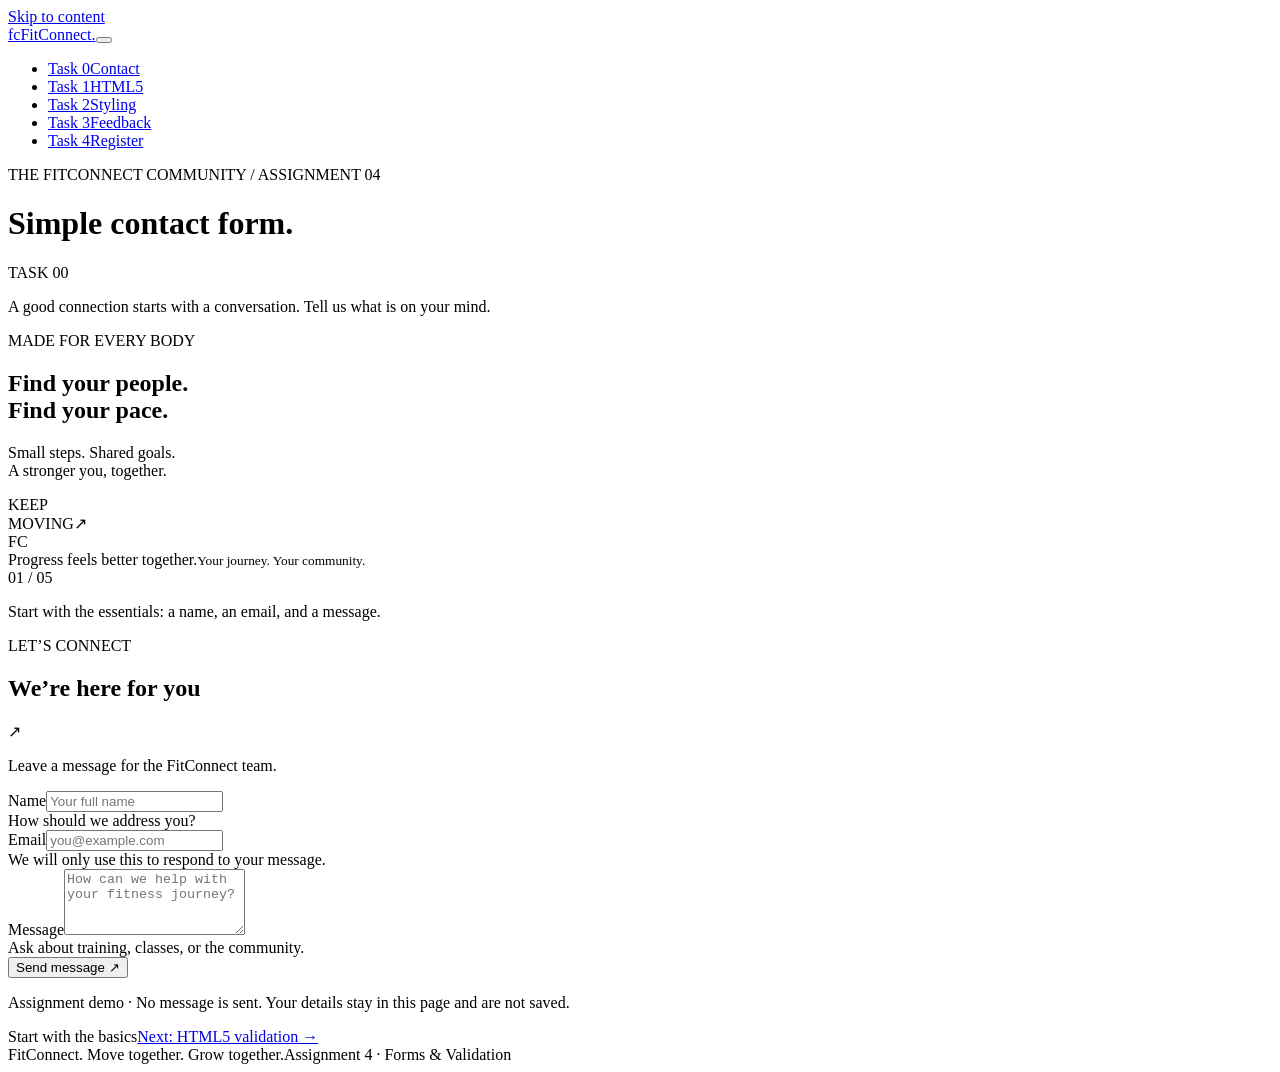
==== index.html @ 4f5c1af7 "Add FitConnect assignment pages and documentation" ====
<!doctype html>
<html lang="en">
<head><meta charset="utf-8"><meta name="viewport" content="width=device-width, initial-scale=1"><meta name="description" content="FitConnect Assignment 4: Simple contact form"><title>Task 0 · Simple contact form | FitConnect</title><link rel="icon" href="assets/favicon.svg" type="image/svg+xml"><link rel="stylesheet" href="assets/bootstrap.min.css"><link rel="stylesheet" href="assets/styles.css"><script src="assets/bootstrap.bundle.min.js" defer></script><script src="assets/app.js" defer></script></head>
<body><a class="skip-link" href="#main">Skip to content</a>
<header><nav class="navbar navbar-expand-lg" aria-label="Main navigation"><div class="container"><a class="navbar-brand" href="index.html"><span class="brand-mark" aria-hidden="true">f<span>c</span></span>FitConnect<span class="brand-dot">.</span></a><button class="navbar-toggler" type="button" data-bs-toggle="collapse" data-bs-target="#navigation" aria-controls="navigation" aria-expanded="false" aria-label="Toggle navigation"><span class="navbar-toggler-icon"></span></button><div class="collapse navbar-collapse" id="navigation"><ul class="navbar-nav ms-auto"><li class="nav-item"><a class="nav-link active" href="index.html" aria-current="page">Task 0<span>Contact</span></a></li><li class="nav-item"><a class="nav-link" href="task1.html">Task 1<span>HTML5</span></a></li><li class="nav-item"><a class="nav-link" href="task2.html">Task 2<span>Styling</span></a></li><li class="nav-item"><a class="nav-link" href="task3.html">Task 3<span>Feedback</span></a></li><li class="nav-item"><a class="nav-link" href="task4.html">Task 4<span>Register</span></a></li></ul></div></div></nav></header>
<main class="container" id="main"><div class="page-heading"><p class="eyebrow">THE FITCONNECT COMMUNITY <span>/</span> ASSIGNMENT 04</p><div class="heading-line"><h1>Simple contact form<span>.</span></h1><span class="task-badge">TASK 00</span></div><p class="intro">A good connection starts with a conversation. Tell us what is on your mind.</p></div>
<div class="row g-4 align-items-start"><aside class="col-lg-4"><div class="community-card"><div class="status-pill"><span></span> MADE FOR EVERY BODY</div><h2>Find your people.<br>Find your pace.</h2><p>Small steps. Shared goals.<br>A stronger you, together.</p><div class="track-art" aria-hidden="true"><div class="track-circle circle-one"></div><div class="track-circle circle-two"></div><div class="track-circle circle-three"></div><div class="track-circle circle-four"></div><span class="art-label">KEEP<br>MOVING<span>↗</span></span></div><div class="community-bottom"><span class="mini-mark">FC</span><div>Progress feels better together.<small>Your journey. Your community.</small></div></div></div><div class="side-note"><span class="note-number">01 / 05</span><p>Start with the essentials: a name, an email, and a message.</p></div></aside>
<section class="col-lg-8" aria-labelledby="form-title"><div class="form-card"><div class="form-heading"><div><p class="eyebrow">LET’S CONNECT</p><h2 id="form-title">We’re here for you</h2></div><span class="form-icon" aria-hidden="true">↗</span></div><p class="form-caption">Leave a message for the FitConnect team.</p>
<form id="main-form" class="basic-form" data-task="0"><div class="basic-field"><label for="name">Name</label><input id="name" name="name" type="text"  autocomplete="name" placeholder="Your full name"  aria-describedby="name-help"><div id="name-help" class="form-text">How should we address you?</div></div><div class="basic-field"><label for="email">Email</label><input id="email" name="email" type="email"  autocomplete="email" placeholder="you@example.com"  aria-describedby="email-help"><div id="email-help" class="form-text">We will only use this to respond to your message.</div></div><div class="basic-field"><label for="message">Message</label><textarea id="message" name="message" rows="4"  placeholder="How can we help with your fitness journey?"  aria-describedby="message-help"></textarea><div id="message-help" class="form-text">Ask about training, classes, or the community.</div></div><div class="form-actions"><button type="submit" class="btn btn-primary">Send message <span aria-hidden="true">↗</span></button></div><div class=""><div id="form-status" class="form-status" role="status" aria-live="polite" tabindex="-1" hidden></div></div></form><p class="demo-note">Assignment demo · No message is sent. Your details stay in this page and are not saved.</p></div></section></div>
<div class="page-navigation"><span>Start with the basics</span><a href="task1.html">Next: HTML5 validation →</a></div></main>
<footer class="container"><span>FitConnect<span class="brand-dot">.</span> <span class="footer-tag">Move together. Grow together.</span></span><span>Assignment 4 · Forms &amp; Validation</span></footer></body></html>
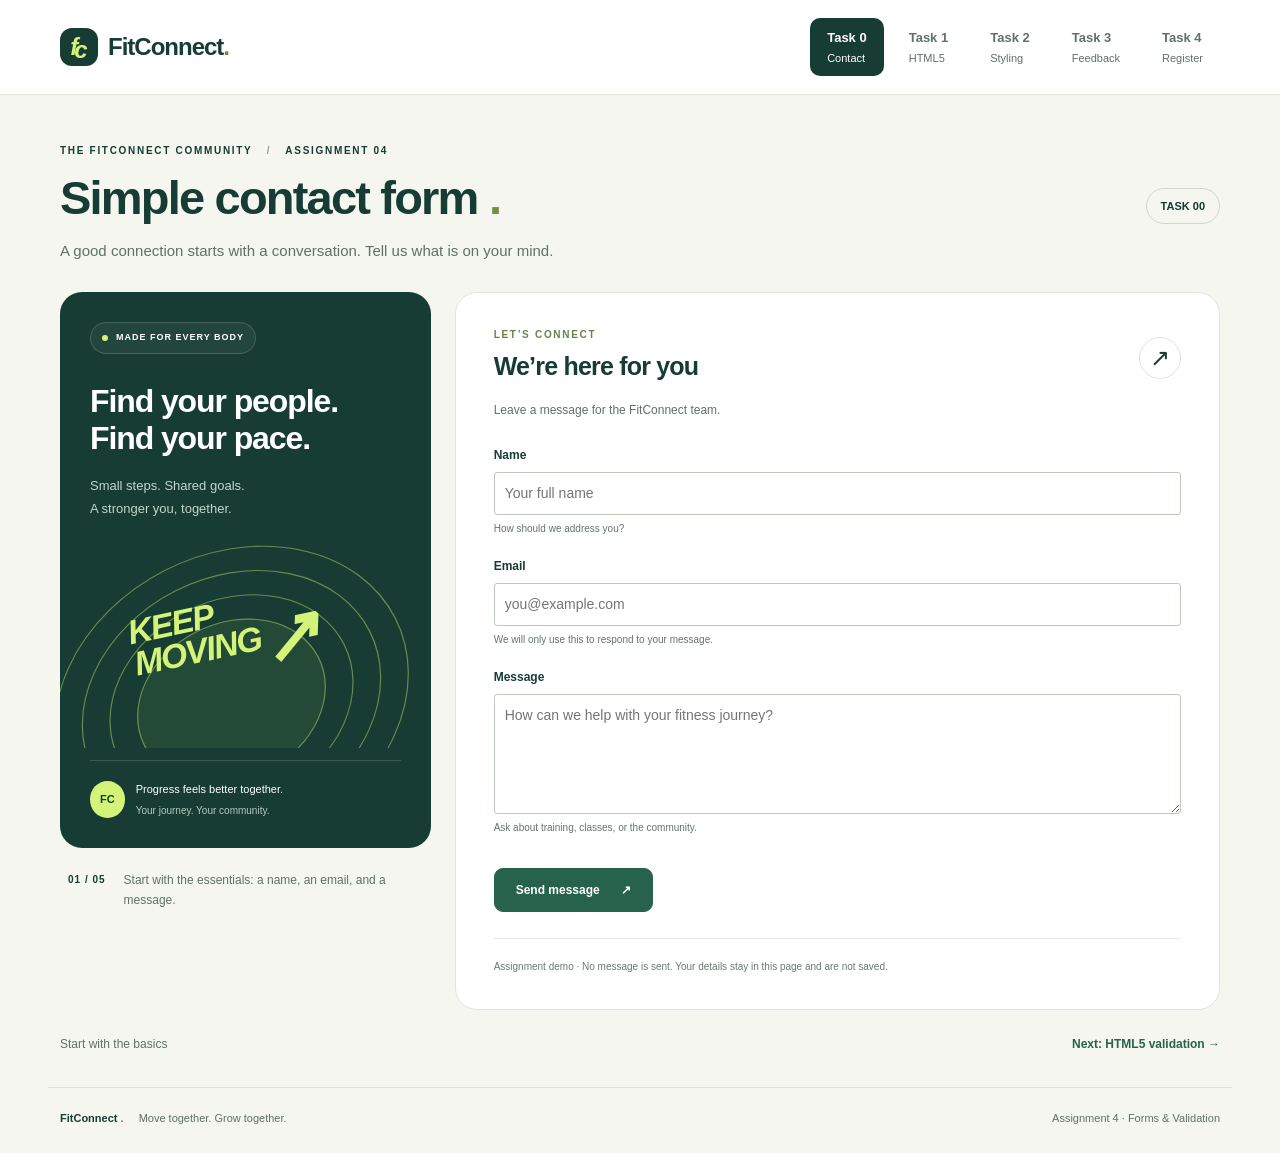
==== commit cc1caf63: "Format index.html with readable lines and indentation" ====
--- a/index.html
+++ b/index.html
@@ -1,11 +1,224 @@
 <!doctype html>
 <html lang="en">
-<head><meta charset="utf-8"><meta name="viewport" content="width=device-width, initial-scale=1"><meta name="description" content="FitConnect Assignment 4: Simple contact form"><title>Task 0 · Simple contact form | FitConnect</title><link rel="icon" href="assets/favicon.svg" type="image/svg+xml"><link rel="stylesheet" href="assets/bootstrap.min.css"><link rel="stylesheet" href="assets/styles.css"><script src="assets/bootstrap.bundle.min.js" defer></script><script src="assets/app.js" defer></script></head>
-<body><a class="skip-link" href="#main">Skip to content</a>
-<header><nav class="navbar navbar-expand-lg" aria-label="Main navigation"><div class="container"><a class="navbar-brand" href="index.html"><span class="brand-mark" aria-hidden="true">f<span>c</span></span>FitConnect<span class="brand-dot">.</span></a><button class="navbar-toggler" type="button" data-bs-toggle="collapse" data-bs-target="#navigation" aria-controls="navigation" aria-expanded="false" aria-label="Toggle navigation"><span class="navbar-toggler-icon"></span></button><div class="collapse navbar-collapse" id="navigation"><ul class="navbar-nav ms-auto"><li class="nav-item"><a class="nav-link active" href="index.html" aria-current="page">Task 0<span>Contact</span></a></li><li class="nav-item"><a class="nav-link" href="task1.html">Task 1<span>HTML5</span></a></li><li class="nav-item"><a class="nav-link" href="task2.html">Task 2<span>Styling</span></a></li><li class="nav-item"><a class="nav-link" href="task3.html">Task 3<span>Feedback</span></a></li><li class="nav-item"><a class="nav-link" href="task4.html">Task 4<span>Register</span></a></li></ul></div></div></nav></header>
-<main class="container" id="main"><div class="page-heading"><p class="eyebrow">THE FITCONNECT COMMUNITY <span>/</span> ASSIGNMENT 04</p><div class="heading-line"><h1>Simple contact form<span>.</span></h1><span class="task-badge">TASK 00</span></div><p class="intro">A good connection starts with a conversation. Tell us what is on your mind.</p></div>
-<div class="row g-4 align-items-start"><aside class="col-lg-4"><div class="community-card"><div class="status-pill"><span></span> MADE FOR EVERY BODY</div><h2>Find your people.<br>Find your pace.</h2><p>Small steps. Shared goals.<br>A stronger you, together.</p><div class="track-art" aria-hidden="true"><div class="track-circle circle-one"></div><div class="track-circle circle-two"></div><div class="track-circle circle-three"></div><div class="track-circle circle-four"></div><span class="art-label">KEEP<br>MOVING<span>↗</span></span></div><div class="community-bottom"><span class="mini-mark">FC</span><div>Progress feels better together.<small>Your journey. Your community.</small></div></div></div><div class="side-note"><span class="note-number">01 / 05</span><p>Start with the essentials: a name, an email, and a message.</p></div></aside>
-<section class="col-lg-8" aria-labelledby="form-title"><div class="form-card"><div class="form-heading"><div><p class="eyebrow">LET’S CONNECT</p><h2 id="form-title">We’re here for you</h2></div><span class="form-icon" aria-hidden="true">↗</span></div><p class="form-caption">Leave a message for the FitConnect team.</p>
-<form id="main-form" class="basic-form" data-task="0"><div class="basic-field"><label for="name">Name</label><input id="name" name="name" type="text"  autocomplete="name" placeholder="Your full name"  aria-describedby="name-help"><div id="name-help" class="form-text">How should we address you?</div></div><div class="basic-field"><label for="email">Email</label><input id="email" name="email" type="email"  autocomplete="email" placeholder="you@example.com"  aria-describedby="email-help"><div id="email-help" class="form-text">We will only use this to respond to your message.</div></div><div class="basic-field"><label for="message">Message</label><textarea id="message" name="message" rows="4"  placeholder="How can we help with your fitness journey?"  aria-describedby="message-help"></textarea><div id="message-help" class="form-text">Ask about training, classes, or the community.</div></div><div class="form-actions"><button type="submit" class="btn btn-primary">Send message <span aria-hidden="true">↗</span></button></div><div class=""><div id="form-status" class="form-status" role="status" aria-live="polite" tabindex="-1" hidden></div></div></form><p class="demo-note">Assignment demo · No message is sent. Your details stay in this page and are not saved.</p></div></section></div>
-<div class="page-navigation"><span>Start with the basics</span><a href="task1.html">Next: HTML5 validation →</a></div></main>
-<footer class="container"><span>FitConnect<span class="brand-dot">.</span> <span class="footer-tag">Move together. Grow together.</span></span><span>Assignment 4 · Forms &amp; Validation</span></footer></body></html>+  <head>
+    <meta charset="utf-8" />
+    <meta name="viewport" content="width=device-width, initial-scale=1" />
+    <meta name="description" content="FitConnect Assignment 4: Simple contact form" />
+    <title>Task 0 · Simple contact form | FitConnect</title>
+    <link rel="icon" href="assets/favicon.svg" type="image/svg+xml" />
+    <link rel="stylesheet" href="assets/bootstrap.min.css" />
+    <link rel="stylesheet" href="assets/styles.css" />
+    <script src="assets/bootstrap.bundle.min.js" defer></script>
+    <script src="assets/app.js" defer></script>
+  </head>
+  <body>
+    <a class="skip-link" href="#main">Skip to content</a>
+    <header>
+      <nav class="navbar navbar-expand-lg" aria-label="Main navigation">
+        <div class="container">
+          <a class="navbar-brand" href="index.html">
+            <span class="brand-mark" aria-hidden="true">
+              f
+              <span>c</span>
+            </span>
+            FitConnect
+            <span class="brand-dot">.</span>
+          </a>
+          <button
+            class="navbar-toggler"
+            type="button"
+            data-bs-toggle="collapse"
+            data-bs-target="#navigation"
+            aria-controls="navigation"
+            aria-expanded="false"
+            aria-label="Toggle navigation"
+          >
+            <span class="navbar-toggler-icon"></span>
+          </button>
+          <div class="collapse navbar-collapse" id="navigation">
+            <ul class="navbar-nav ms-auto">
+              <li class="nav-item">
+                <a class="nav-link active" href="index.html" aria-current="page">
+                  Task 0
+                  <span>Contact</span>
+                </a>
+              </li>
+              <li class="nav-item">
+                <a class="nav-link" href="task1.html">
+                  Task 1
+                  <span>HTML5</span>
+                </a>
+              </li>
+              <li class="nav-item">
+                <a class="nav-link" href="task2.html">
+                  Task 2
+                  <span>Styling</span>
+                </a>
+              </li>
+              <li class="nav-item">
+                <a class="nav-link" href="task3.html">
+                  Task 3
+                  <span>Feedback</span>
+                </a>
+              </li>
+              <li class="nav-item">
+                <a class="nav-link" href="task4.html">
+                  Task 4
+                  <span>Register</span>
+                </a>
+              </li>
+            </ul>
+          </div>
+        </div>
+      </nav>
+    </header>
+    <main class="container" id="main">
+      <div class="page-heading">
+        <p class="eyebrow">
+          THE FITCONNECT COMMUNITY
+          <span>/</span>
+          ASSIGNMENT 04
+        </p>
+        <div class="heading-line">
+          <h1>
+            Simple contact form
+            <span>.</span>
+          </h1>
+          <span class="task-badge">TASK 00</span>
+        </div>
+        <p class="intro">
+          A good connection starts with a conversation. Tell us what is on your mind.
+        </p>
+      </div>
+      <div class="row g-4 align-items-start">
+        <aside class="col-lg-4">
+          <div class="community-card">
+            <div class="status-pill">
+              <span></span>
+              MADE FOR EVERY BODY
+            </div>
+            <h2>
+              Find your people.
+              <br />
+              Find your pace.
+            </h2>
+            <p>
+              Small steps. Shared goals.
+              <br />
+              A stronger you, together.
+            </p>
+            <div class="track-art" aria-hidden="true">
+              <div class="track-circle circle-one"></div>
+              <div class="track-circle circle-two"></div>
+              <div class="track-circle circle-three"></div>
+              <div class="track-circle circle-four"></div>
+              <span class="art-label">
+                KEEP
+                <br />
+                MOVING
+                <span>↗</span>
+              </span>
+            </div>
+            <div class="community-bottom">
+              <span class="mini-mark">FC</span>
+              <div>
+                Progress feels better together.
+                <small>Your journey. Your community.</small>
+              </div>
+            </div>
+          </div>
+          <div class="side-note">
+            <span class="note-number">01 / 05</span>
+            <p>Start with the essentials: a name, an email, and a message.</p>
+          </div>
+        </aside>
+        <section class="col-lg-8" aria-labelledby="form-title">
+          <div class="form-card">
+            <div class="form-heading">
+              <div>
+                <p class="eyebrow">LET’S CONNECT</p>
+                <h2 id="form-title">We’re here for you</h2>
+              </div>
+              <span class="form-icon" aria-hidden="true">↗</span>
+            </div>
+            <p class="form-caption">Leave a message for the FitConnect team.</p>
+            <form id="main-form" class="basic-form" data-task="0">
+              <div class="basic-field">
+                <label for="name">Name</label>
+                <input
+                  id="name"
+                  name="name"
+                  type="text"
+                  autocomplete="name"
+                  placeholder="Your full name"
+                  aria-describedby="name-help"
+                />
+                <div id="name-help" class="form-text">How should we address you?</div>
+              </div>
+              <div class="basic-field">
+                <label for="email">Email</label>
+                <input
+                  id="email"
+                  name="email"
+                  type="email"
+                  autocomplete="email"
+                  placeholder="you@example.com"
+                  aria-describedby="email-help"
+                />
+                <div id="email-help" class="form-text">
+                  We will only use this to respond to your message.
+                </div>
+              </div>
+              <div class="basic-field">
+                <label for="message">Message</label>
+                <textarea
+                  id="message"
+                  name="message"
+                  rows="4"
+                  placeholder="How can we help with your fitness journey?"
+                  aria-describedby="message-help"
+                ></textarea>
+                <div id="message-help" class="form-text">
+                  Ask about training, classes, or the community.
+                </div>
+              </div>
+              <div class="form-actions">
+                <button type="submit" class="btn btn-primary">
+                  Send message
+                  <span aria-hidden="true">↗</span>
+                </button>
+              </div>
+              <div class="">
+                <div
+                  id="form-status"
+                  class="form-status"
+                  role="status"
+                  aria-live="polite"
+                  tabindex="-1"
+                  hidden
+                ></div>
+              </div>
+            </form>
+            <p class="demo-note">
+              Assignment demo · No message is sent. Your details stay in this page and are
+              not saved.
+            </p>
+          </div>
+        </section>
+      </div>
+      <div class="page-navigation">
+        <span>Start with the basics</span>
+        <a href="task1.html">Next: HTML5 validation →</a>
+      </div>
+    </main>
+    <footer class="container">
+      <span>
+        FitConnect
+        <span class="brand-dot">.</span>
+        <span class="footer-tag">Move together. Grow together.</span>
+      </span>
+      <span>Assignment 4 · Forms &amp; Validation</span>
+    </footer>
+  </body>
+</html>
+
--- a/assets/styles.css
+++ b/assets/styles.css
@@ -0,0 +1,4 @@
+:root{--ink:#163c33;--green:#27624d;--lime:#d4f379;--paper:#f5f6f0;--muted:#617069;--bs-primary:#27624d;--bs-body-color:#163c33;--bs-body-font-family:Arial,Helvetica,sans-serif}
+body{background:var(--paper);color:var(--ink)}a{color:var(--green)}header{background:#fff;border-bottom:1px solid #e1e6dd}.container{max-width:1184px}.navbar{min-height:94px}.navbar-brand{display:flex;align-items:center;font-size:24px;font-weight:800;letter-spacing:-1px;color:var(--ink)}.brand-mark{background:var(--ink);color:var(--lime);width:38px;height:38px;border-radius:12px;display:inline-flex;align-items:center;justify-content:center;margin-right:10px;font-style:italic;letter-spacing:-4px;padding-right:4px}.brand-mark span{transform:translateY(3px)}.brand-dot{color:#648b34}.navbar-nav{gap:8px}.navbar .nav-link{padding:10px 17px!important;border-radius:10px;font-size:13px;font-weight:700;color:var(--muted)}.nav-link span{display:block;font-size:11px;font-weight:400;margin-top:2px}.navbar .nav-link.active{background:var(--ink);color:#fff}.navbar .nav-link:hover{background:#e8eddf;color:var(--ink)}.page-heading{padding:48px 0 30px}.eyebrow{font-size:10px;letter-spacing:1.7px;font-weight:800;margin-bottom:14px}.eyebrow span{padding:0 10px;color:#8b9b90}.heading-line{display:flex;align-items:center;justify-content:space-between;gap:20px}h1{font-size:clamp(30px,4vw,47px);font-weight:750;letter-spacing:-1.8px;line-height:1.12;margin-bottom:15px}h1>span{color:#6b9341}.intro{color:var(--muted);font-size:15px;margin:0}.task-badge{font-size:11px;font-weight:700;border:1px solid #cfd8c8;padding:9px 14px;border-radius:30px;white-space:nowrap}.community-card{background:var(--ink);color:white;border-radius:22px;padding:30px;overflow:hidden}.status-pill{display:inline-flex;align-items:center;gap:8px;font-size:9px;font-weight:700;letter-spacing:1px;background:#ffffff0e;border:1px solid #ffffff26;border-radius:20px;padding:8px 11px}.status-pill>span{width:6px;height:6px;border-radius:50%;background:var(--lime)}.community-card h2{font-size:32px;font-weight:700;letter-spacing:-1.1px;line-height:1.17;margin-top:29px}.community-card>p{font-size:13px;color:#c2d6cb;line-height:1.8;margin-top:16px}.track-art{position:relative;height:210px;margin:18px -30px 12px;overflow:hidden}.track-circle{position:absolute;border:1px solid #c9f07970;border-radius:50%;width:295px;height:295px;left:24px;top:16px;transform:rotate(-27deg) scaleX(1.25)}.circle-two{width:249px;height:249px;left:47px;top:39px}.circle-three{width:203px;height:203px;left:70px;top:62px}.circle-four{width:157px;height:157px;left:93px;top:85px;background:#d4f37912}.art-label{position:absolute;top:65px;left:70px;font-size:34px;font-weight:900;font-style:italic;line-height:.95;letter-spacing:-1.5px;color:var(--lime);transform:rotate(-12deg)}.art-label span{font-size:70px;position:absolute;left:128px;top:20px}.community-bottom{display:flex;align-items:center;gap:11px;border-top:1px solid #ffffff26;padding-top:20px;font-size:11px}.community-bottom small{display:block;color:#b4cabe;margin-top:5px;font-size:10px}.mini-mark{background:var(--lime);color:var(--ink);border-radius:50%;padding:10px;font-weight:900}.side-note{display:flex;gap:18px;padding:22px 8px}.note-number{font-size:10px;white-space:nowrap;letter-spacing:1px;font-weight:700;padding-top:2px}.side-note p{font-size:12px;line-height:1.7;color:var(--muted);margin:0}.form-card{background:#fff;border:1px solid #e0e6da;border-radius:22px;padding:34px 38px}.form-heading{display:flex;align-items:center;justify-content:space-between;gap:12px}.form-heading .eyebrow{color:#63834b;margin-bottom:9px}.form-heading h2{font-size:25px;letter-spacing:-.8px;font-weight:700}.form-icon{border:1px solid #e0e6da;width:42px;height:42px;border-radius:50%;display:grid;place-items:center;font-size:24px}.form-caption{color:var(--muted);font-size:12px;margin:12px 0 27px}.form-label,.basic-field label,legend{font-size:12px;font-weight:700;margin-bottom:8px}.form-control,.form-select{font-size:13px;padding:12px 14px;border-color:#d9e1d6;border-radius:9px;background-color:#fdfefb;min-height:45px}.form-control:focus,.form-select:focus{border-color:#658b51;box-shadow:0 0 0 .2rem #628b4824}.form-control::placeholder{color:#858e87}.form-text{font-size:10px;color:#65746b;margin-top:6px;line-height:1.6}.valid-feedback,.invalid-feedback{font-size:11px}.form-actions{display:flex;gap:12px;flex-wrap:wrap;padding-top:12px}.btn{font-size:12px;font-weight:700;border-radius:9px;padding:12px 21px}.btn-primary{--bs-btn-bg:var(--green);--bs-btn-border-color:var(--green);--bs-btn-hover-bg:#173f32;--bs-btn-hover-border-color:#173f32;--bs-btn-active-bg:#163c33}.btn-primary span{padding-left:18px}.btn-outline-secondary{--bs-btn-color:#4c6156;--bs-btn-border-color:#c9d5c8}.demo-note{font-size:10px;color:#6c786f;border-top:1px solid #e8ece4;padding-top:19px;margin:26px 0 0;line-height:1.7}.basic-field{margin-bottom:20px}.basic-field label{display:block}.basic-field input,.basic-field textarea{display:block;width:100%;border:1px solid #bcc8b9;border-radius:3px;padding:10px;font:inherit;font-size:14px}.basic-field input:focus,.basic-field textarea:focus{outline:2px solid var(--green);outline-offset:2px}textarea{resize:vertical;min-height:120px}.choice-row{display:flex;flex-wrap:wrap;gap:10px 23px}.form-check-label{font-size:12px}.form-check-input:checked{background-color:var(--green);border-color:var(--green)}legend{float:none;width:auto}.required-note{font-size:10px;font-weight:400;color:#68786e;padding-left:5px}.form-status{font-size:13px;padding:13px 16px;border-radius:8px;background:#eff6e7;color:#245138}.form-status.error{background:#fff0ee;color:#9a2638}.page-navigation{display:flex;justify-content:space-between;gap:18px;font-size:12px;padding:25px 0 34px}.page-navigation a{text-decoration:none;font-weight:700}.page-navigation>span{color:var(--muted)}footer{border-top:1px solid #dce4d6;padding-top:22px!important;padding-bottom:26px!important;display:flex;justify-content:space-between;gap:16px;font-size:11px}footer>span:first-child{font-weight:700}.footer-tag{font-weight:400;color:var(--muted);margin-left:12px}footer>span:last-child{color:var(--muted)}.skip-link{position:absolute;left:12px;top:-100px;z-index:2000;background:#fff;padding:12px}.skip-link:focus{top:12px}a:focus-visible,button:focus-visible{outline:3px solid #759b43;outline-offset:4px}
+@media(max-width:991px){.navbar{min-height:78px}.navbar-nav{padding:15px 0}.nav-link span{display:inline;margin-left:10px}.community-card{padding:26px}.track-art{height:145px;margin-top:0}.community-card h2{margin-top:18px}.community-bottom{margin-top:12px}.side-note{padding-bottom:0}}
+@media(max-width:575px){.container{padding-left:20px;padding-right:20px}.page-heading{padding-top:30px}.heading-line{align-items:start;gap:12px}.task-badge{font-size:9px;padding:7px 10px}h1{letter-spacing:-1px}.form-card{padding:25px 20px}.community-card{border-radius:16px}.community-card h2{font-size:29px}.form-heading h2{font-size:23px}.page-navigation{font-size:11px}footer{flex-direction:column}.footer-tag{display:block;margin:6px 0 0}.eyebrow{font-size:9px;letter-spacing:1.1px}.choice-row{gap:10px 18px}}
